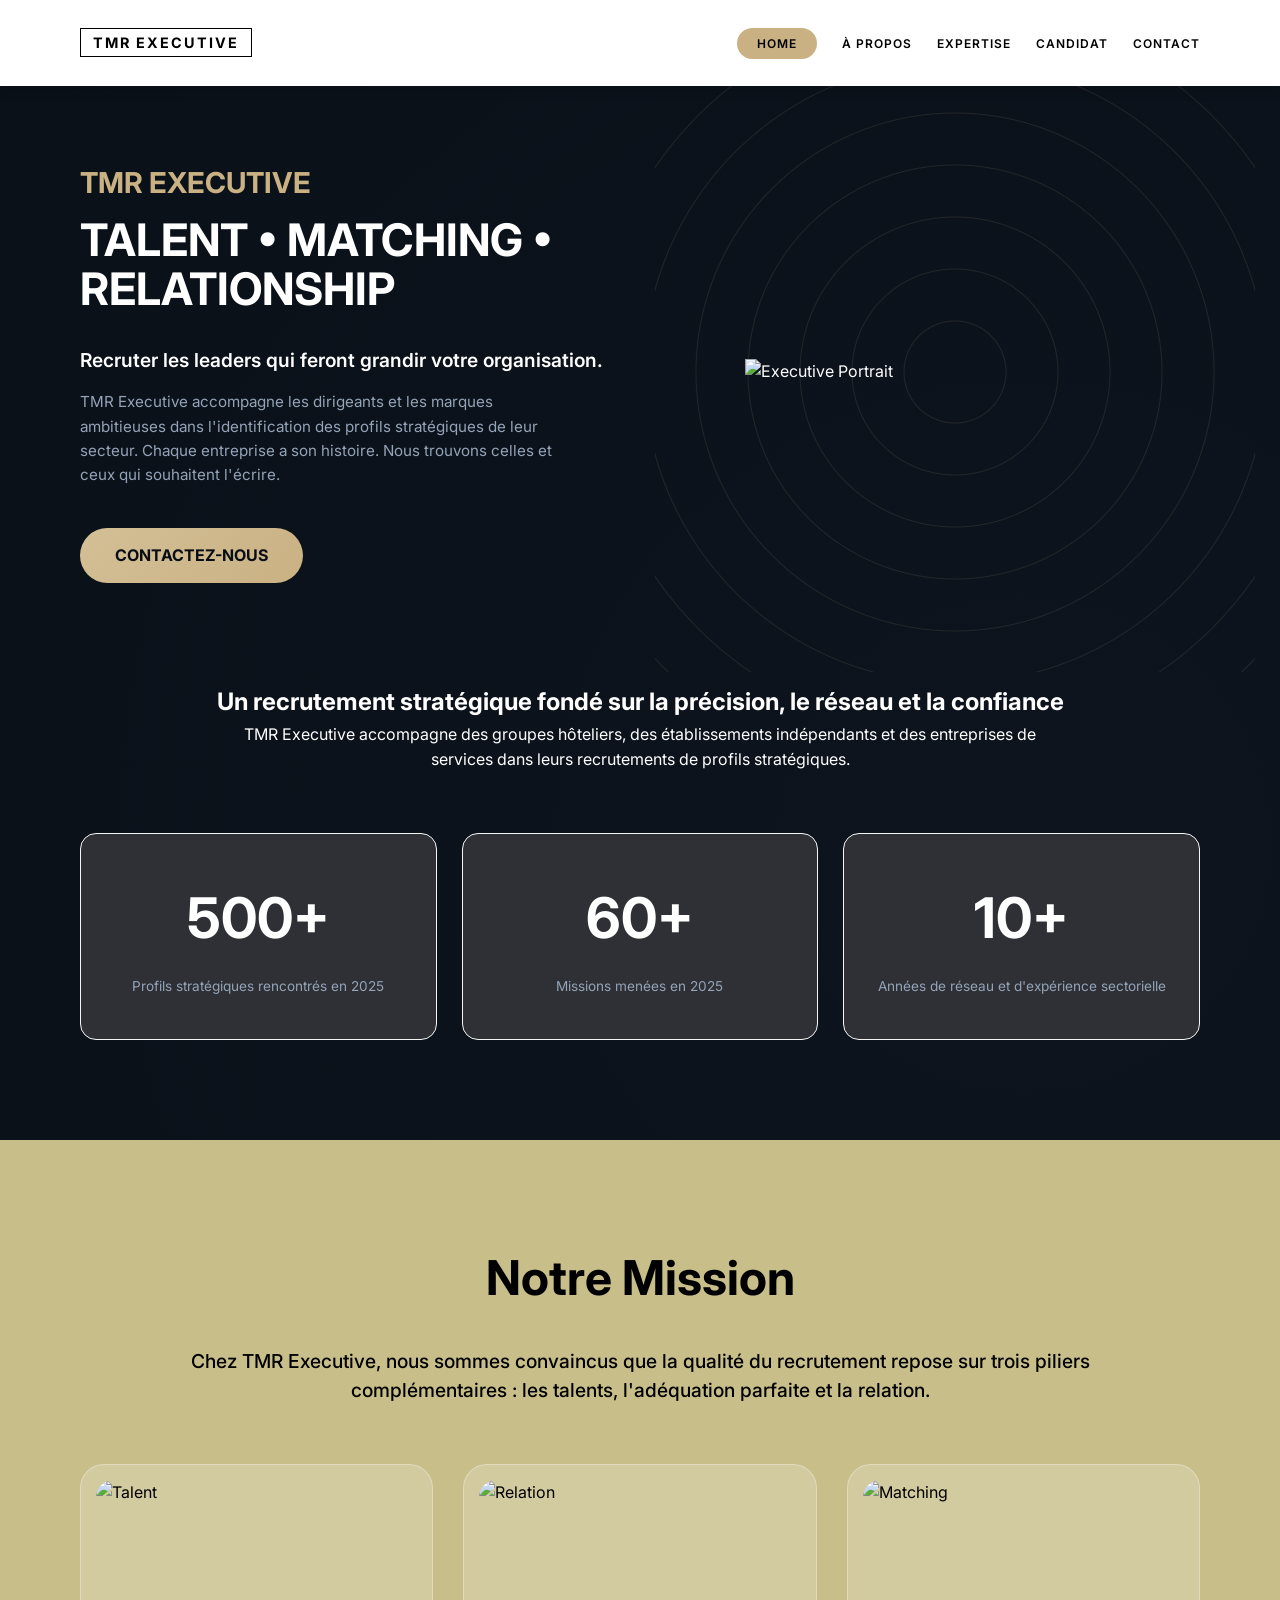
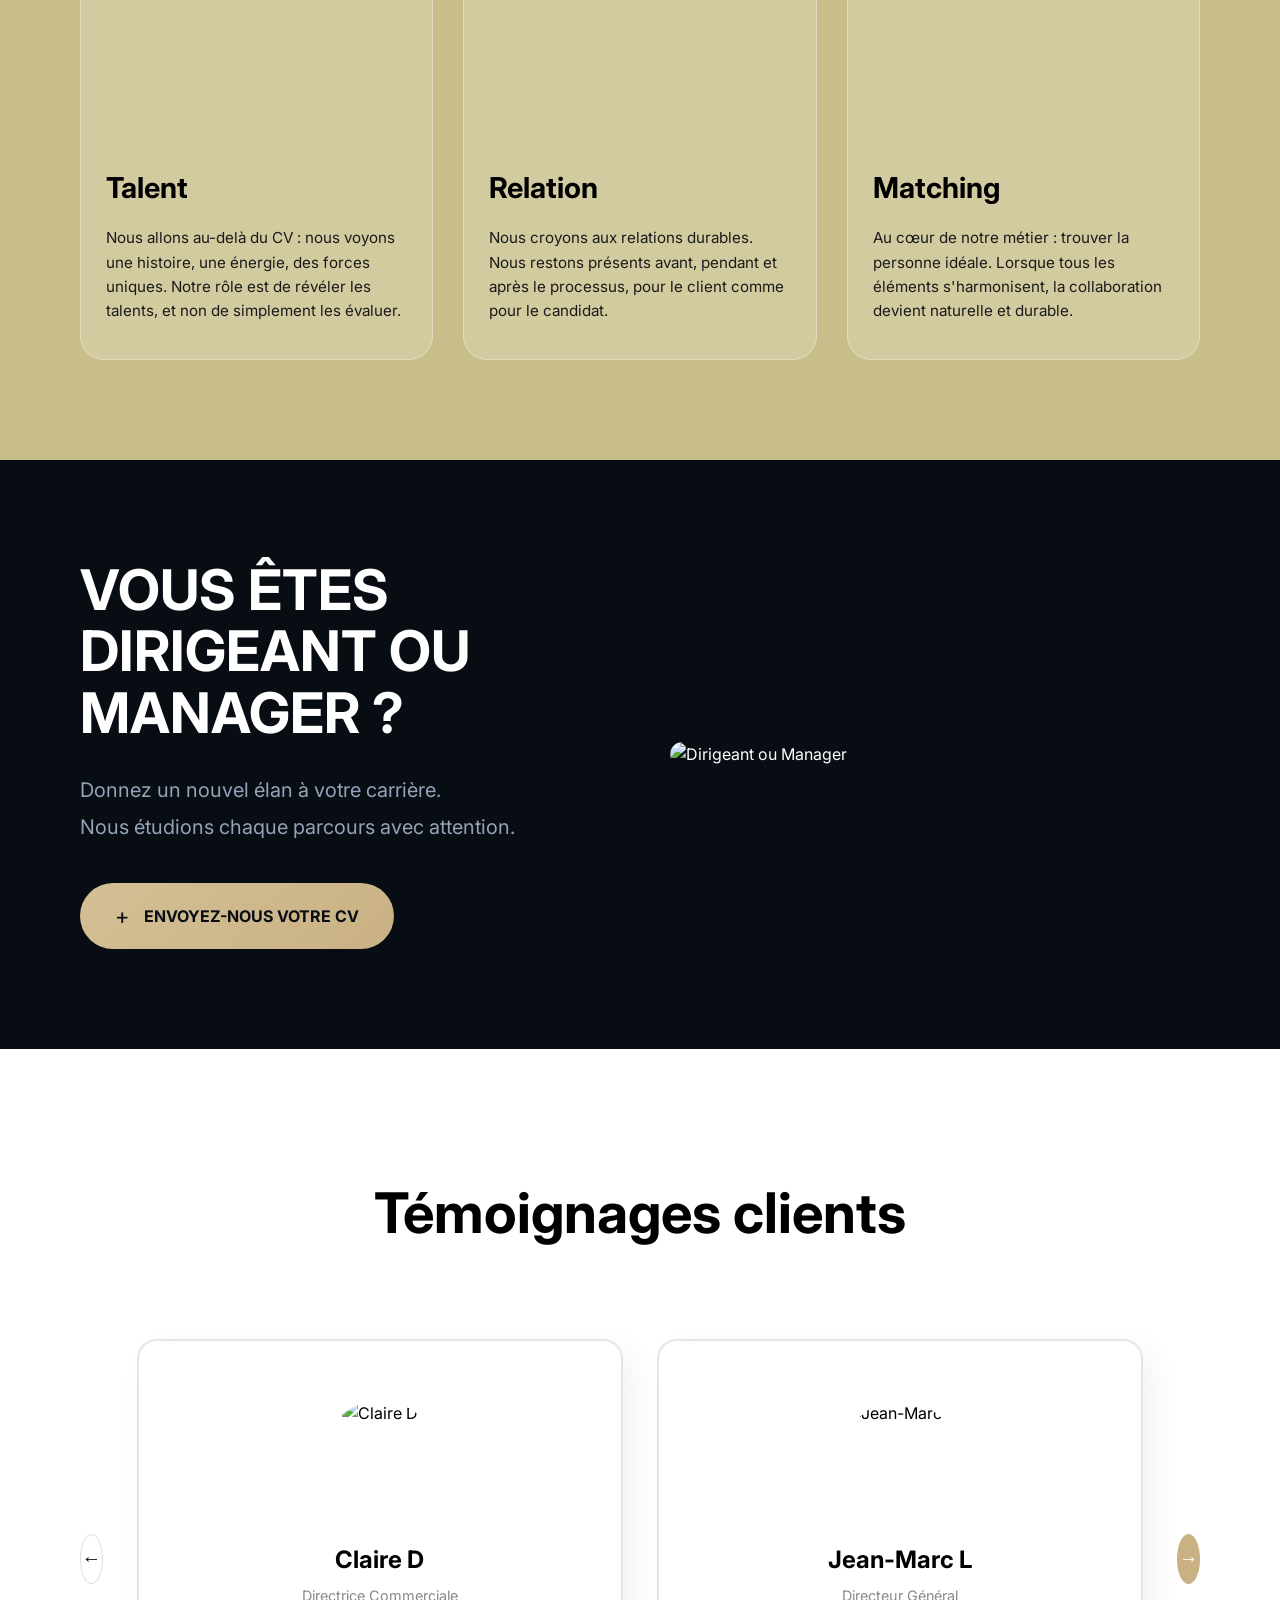
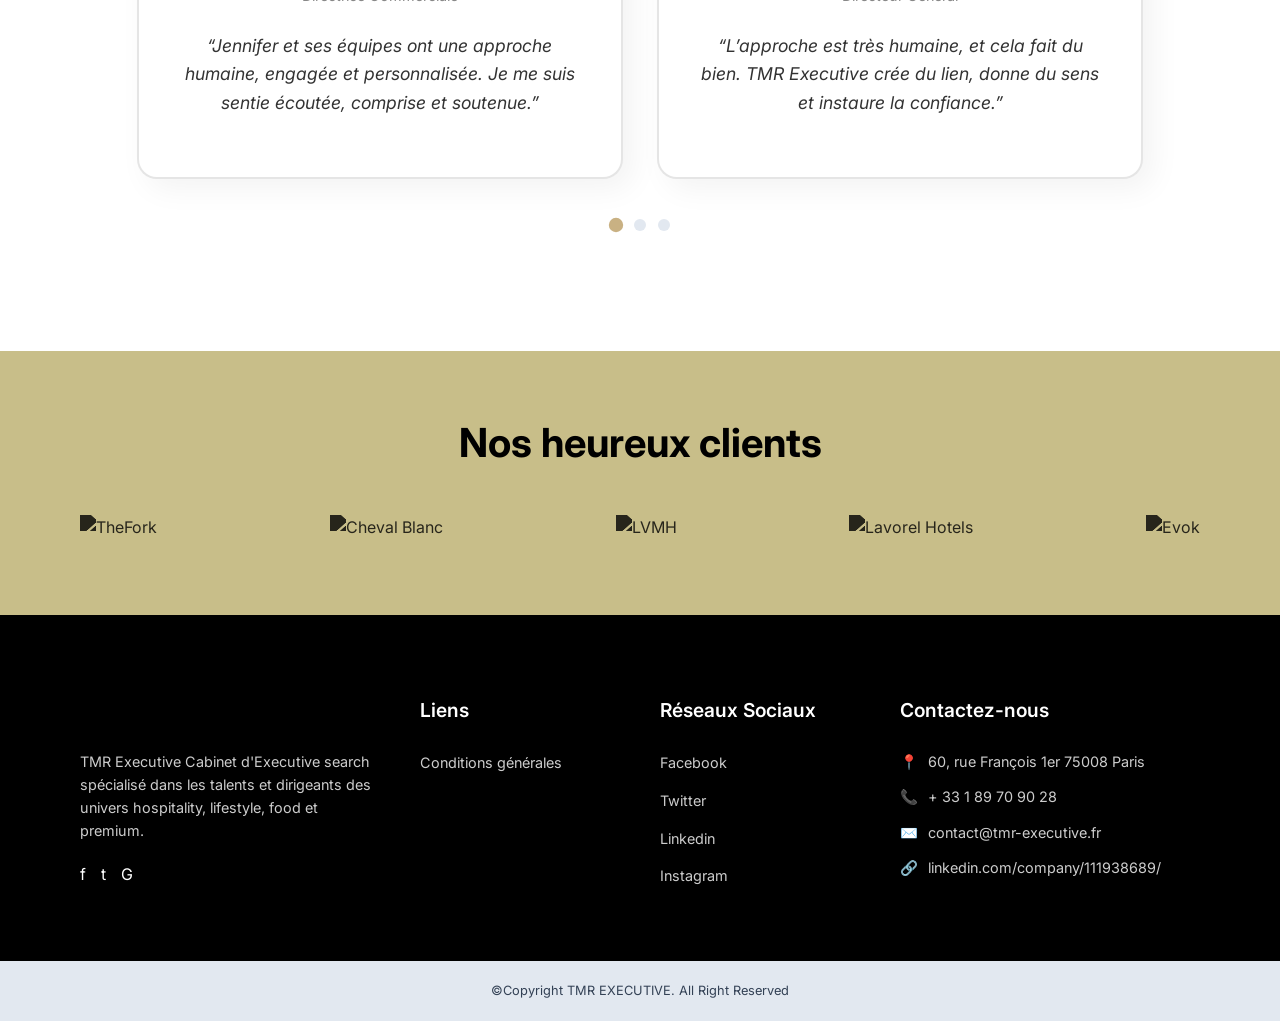
==== index.html @ 1792c7bc "update  code" ====
<!DOCTYPE html>
<html lang="fr">
<head>
    <meta charset="UTF-8">
    <meta name="viewport" content="width=device-width, initial-scale=1.0">
    <title>TMR Executive | Talent Matching Relationship</title>
    <link rel="stylesheet" href="assets/css/home.css">
    <link href="https://fonts.googleapis.com/css2?family=Inter:wght@300;400;600;700&display=swap" rel="stylesheet">
</head>
<body>

    <div class="page-wrapper">
       <header>
    <div class="container nav-container">
        <div class="logo">
            <span class="logo-text">TMR EXECUTIVE</span>
        </div>
        
        <nav id="mobileNav">
            <ul>
                <li><a href="#" class="nav-pill active">HOME</a></li>
                <li><a href="#">À PROPOS</a></li>
                <li><a href="#">EXPERTISE</a></li>
                <li><a href="#">CANDIDAT</a></li>
                <li><a href="#">CONTACT</a></li>
            </ul>
        </nav>

        <button class="menu-toggle" id="menuToggle">
            <span class="bar"></span>
            <span class="bar"></span>
            <span class="bar"></span>
        </button>
    </div>
</header>

        <main>
            <section class="hero">
                <div class="container hero-grid">
                    <div class="hero-text">
                        <h2 class="sub-brand">TMR EXECUTIVE</h2>
                        <h1 class="headline">TALENT • MATCHING • RELATIONSHIP</h1>
                        <p class="highlight-text">Recruter les leaders qui feront grandir votre organisation.</p>
                        <p class="body-text">
                            TMR Executive accompagne les dirigeants et les marques ambitieuses dans l'identification 
                            des profils stratégiques de leur secteur. Chaque entreprise a son histoire. 
                            Nous trouvons celles et ceux qui souhaitent l'écrire.
                        </p>
                        <a href="#" class="btn-cta">CONTACTEZ-NOUS</a>
                    </div>

                    <div class="hero-visual">
                        <div class="radar-circles"></div>
                        <img src="/landingPage/assets/images/BRYlB-removebg-preview.png" alt="Executive Portrait" class="hero-portrait">
                    </div>
                </div>
            </section>

            <section class="stats">
                <div class="container">
                    <div class="stats-intro">
                        <h2>Un recrutement stratégique fondé sur la précision, le réseau et la confiance</h2>
                        <p>TMR Executive accompagne des groupes hôteliers, des établissements indépendants et des entreprises de services dans leurs recrutements de profils stratégiques.</p>
                    </div>

                    <div class="stats-grid">
                        <div class="stat-card">
                            <span class="stat-number">500+</span>
                            <span class="stat-desc">Profils stratégiques rencontrés en 2025</span>
                        </div>
                        <div class="stat-card">
                            <span class="stat-number">60+</span>
                            <span class="stat-desc">Missions menées en 2025</span>
                        </div>
                        <div class="stat-card">
                            <span class="stat-number">10+</span>
                            <span class="stat-desc">Années de réseau et d'expérience sectorielle</span>
                        </div>
                    </div>
                </div>
            </section>
            <!-- mission section -->
             <section class="mission">
    <div class="container">
        <div class="mission-header">
            <h2>Notre Mission</h2>
            <p>Chez TMR Executive, nous sommes convaincus que la qualité du recrutement repose sur trois piliers complémentaires : les talents, l'adéquation parfaite et la relation.</p>
        </div>

        <div class="mission-grid">
            <div class="mission-card">
                <div class="card-image">
                    <img src="https://www.psci.com/wp-content/uploads/2026/01/Asking-Questions.png" alt="Talent">
                </div>
                <div class="card-content">
                    <h3>Talent</h3>
                    <p>Nous allons au-delà du CV : nous voyons une histoire, une énergie, des forces uniques. Notre rôle est de révéler les talents, et non de simplement les évaluer.</p>
                </div>
            </div>

            <div class="mission-card">
                <div class="card-image">
                    <img src="https://previews.123rf.com/images/lacheev/lacheev2210/lacheev221000241/192997746-two-people-make-business-deal-and-shake-hands-happy-company-agent-in-suit-and-glasses-sitting-at.jpg" alt="Relation">
                </div>
                <div class="card-content">
                    <h3>Relation</h3>
                    <p>Nous croyons aux relations durables. Nous restons présents avant, pendant et après le processus, pour le client comme pour le candidat.</p>
                </div>
            </div>

            <div class="mission-card">
                <div class="card-image">
                    <img src="https://c8.alamy.com/comp/3A27PX3/cheerful-caucasian-businesswoman-in-a-beige-blazer-gestures-hands-while-having-an-online-meeting-with-colleagues-or-client-on-a-laptop-at-a-modern-office-desk-with-documents-smiling-3A27PX3.jpg" alt="Matching">
                </div>
                <div class="card-content">
                    <h3>Matching</h3>
                    <p>Au cœur de notre métier : trouver la personne idéale. Lorsque tous les éléments s'harmonisent, la collaboration devient naturelle et durable.</p>
                </div>
            </div>
        </div>
    </div>
</section>
<!--  -->
<section class="manager-cta">
    <div class="container manager-grid">
        <div class="manager-text">
            <h2>VOUS ÊTES DIRIGEANT OU MANAGER ?</h2>
            <p class="manager-sub">Donnez un nouvel élan à votre carrière.</p>
            <p class="manager-sub">Nous étudions chaque parcours avec attention.</p>
            <a href="#" class="btn-cta secondary">
                <span class="plus-icon">+</span> ENVOYEZ-NOUS VOTRE CV
            </a>
        </div>
        <div class="manager-image">
            <img src="/landingPage/assets/images/Screenshot From 2026-03-27 16-06-33.png" alt="Dirigeant ou Manager">
        </div>
    </div>
</section>
<!-- testimonials section -->
<section class="testimonials">
    <div class="container">
        <h2 class="section-title">Témoignages clients</h2>
        
        <div class="testimonials-slider">
            <button class="nav-arrow prev">←</button>
            
            <div class="testimonials-grid">
                <div class="testimonial-card">
                    <div class="profile-pic">
                        <img src="/landingPage/assets/images/Screenshot From 2026-03-27 16-06-33.png" alt="Claire D">
                    </div>
                    <h3>Claire D</h3>
                    <p class="profile-role">Directrice Commerciale</p>
                    <p class="quote">“Jennifer et ses équipes ont une approche humaine, engagée et personnalisée. Je me suis sentie écoutée, comprise et soutenue.”</p>
                </div>
               
                <div class="testimonial-card">
                    <div class="profile-pic">
                        <img src="https://www.denverheadshotco.com/wp-content/uploads/2024/10/Denver-Headshot-Co-Large3395-scaled.jpg" alt="Jean-Marc L">
                    </div>
                    <h3>Jean-Marc L</h3>
                    <p class="profile-role">Directeur Général</p>
                    <p class="quote">“L’approche est très humaine, et cela fait du bien. TMR Executive crée du lien, donne du sens et instaure la confiance.”</p>
                </div>
            </div>

            <button class="nav-arrow next active">→</button>
        </div>

        <div class="testimonial-pagination">
            <span class="dot active"></span>
            <span class="dot"></span>
            <span class="dot"></span>
        </div>
    </div>
</section>
<!-- logo section -->
 <section class="clients-bar">
    <div class="container">
        <h2>Nos heureux clients</h2>
        <div class="logo-flex">
            <img src="thefork.png" alt="TheFork">
            <img src="cheval-blanc.png" alt="Cheval Blanc">
            <img src="lvmh.png" alt="LVMH">
            <img src="lavorel.png" alt="Lavorel Hotels">
            <img src="evok.png" alt="Evok">
        </div>
    </div>
</section>

<footer class="main-footer">
    <div class="container footer-grid">
        <div class="footer-brand">
            <div class="logo-text">TMR EXECUTIVE</div>
            <p>TMR Executive Cabinet d'Executive search spécialisé dans les talents et dirigeants des univers hospitality, lifestyle, food et premium.</p>
            <div class="social-icons-small">
                <a href="#">f</a>
                <a href="#">t</a>
                <a href="#">G</a>
            </div>
        </div>

        <div class="footer-column">
            <h3>Liens</h3>
            <ul>
                <li><a href="#">Conditions générales</a></li>
            </ul>
        </div>

        <div class="footer-column">
            <h3>Réseaux Sociaux</h3>
            <ul>
                <li><a href="#">Facebook</a></li>
                <li><a href="#">Twitter</a></li>
                <li><a href="#">Linkedin</a></li>
                <li><a href="#">Instagram</a></li>
            </ul>
        </div>

        <div class="footer-column">
            <h3>Contactez-nous</h3>
            <ul class="contact-list">
                <li><span class="icon">📍</span> 60, rue François 1er 75008 Paris</li>
                <li><span class="icon">📞</span> + 33 1 89 70 90 28</li>
                <li><span class="icon">✉️</span> contact@tmr-executive.fr</li>
                <li><span class="icon">🔗</span> linkedin.com/company/111938689/</li>
            </ul>
        </div>
    </div>
    
    <div class="copyright-bar">
        <p>©Copyright TMR EXECUTIVE. All Right Reserved</p>
    </div>
</footer>
        </main>
    </div>

</body>
</html>
---- assets/css/home.css ----
:root {
    --bg-black: #080D14; /* Updated to your Figma hex */
    --bg-glow: #0d141d;
    --gold: #c9b183;
    --text-main: #ffffff;
    --text-muted: #94a3b8;
    --card-bg: rgba(22, 27, 34, 0.4);
    --transition: all 0.3s ease;
}

* {
    margin: 0;
    padding: 0;
    box-sizing: border-box;
}

body {
    font-family: 'Inter', sans-serif;
    background-color: var(--bg-black);
    color: var(--text-main);
    line-height: 1.6;
}

/* --- THE FIGMA GRADIENT IMPLEMENTATION --- */
.page-wrapper {
    position: relative;
    min-height: 100vh;
    /* Layer 1: The Radial Glow behind the portrait */
    background: radial-gradient(circle at 80% 20%, var(--bg-glow) 0%, var(--bg-black) 70%);
}

.page-wrapper::before {
    content: "";
    position: absolute;
    inset: 0;
    /* Layer 2: Your exact Figma Linear Gradient */
    background: linear-gradient(178.7deg, rgba(8, 13, 20, 0) 28.07%, rgba(8, 13, 20, 0.0145485) 28.07%, #080D14 76.99%);
    pointer-events: none;
    z-index: 1;
}

/* Ensure content stays above the gradient overlay */
header {
    position: fixed; /* Keep it sticky as you requested */
    width: 100%;    /* Ensure it spans the full width */
    z-index: 1000;
    top: 0;
    left: 0;
    background-color: #FFFFFF;
    box-shadow: 0px 6px 10px 0px #0000001A;
    transition: all var(--transition);
}
main {
    padding-top: 100px; 
    position: relative;
    z-index: 2;
}
.container {
    max-width: 1200px;
    margin: 0 auto;
    padding: 0 40px;
}

/* --- Navigation --- */
header { padding: 30px 0; }
.nav-container { display: flex; justify-content: space-between; align-items: center; }
.logo-text {
    font-weight: 700;
    letter-spacing: 2px;
    border: 1px solid #000000; /* Black border */
    padding: 5px 12px;
    font-size: 0.9rem;
    color: #000000; /* Black text */
}
nav ul { display: flex; list-style: none; gap: 25px; align-items: center; }nav ul li a {
    text-decoration: none;
    color: #000000; /* Black text for links */
    font-size: 0.75rem;
    font-weight: 600;
    letter-spacing: 1px;
    transition: var(--transition);
}

/* Keeping the active pill visible */
.nav-pill.active {
    background-color: var(--gold);
    color: #000000; /* Black text inside the gold pill */
    padding: 8px 20px;
    border-radius: 50px;
}
/* --- Hero Section --- */
.hero { padding: 60px 0 100px; }
.hero-grid { display: grid; grid-template-columns: 1.2fr 1fr; align-items: center; gap: 40px; }
.sub-brand { color: var(--gold); font-size: 1.8rem; margin-bottom: 10px; }
.headline { font-size: 2.8rem; font-weight: 700; margin-bottom: 30px; line-height: 1.1; }
.highlight-text { font-weight: 600; font-size: 1.2rem; margin-bottom: 15px; }
.body-text { color: var(--text-muted); font-size: 0.95rem; max-width: 480px; margin-bottom: 40px; }
.btn-cta { 
    display: inline-block; 
    background: linear-gradient(135deg, #d4bf96 0%, var(--gold) 100%); 
    color: var(--bg-black); 
    padding: 15px 35px; 
    border-radius: 50px; 
    text-decoration: none; 
    font-weight: 700; 
}

/* --- Radar Circles --- */
.hero-visual { position: relative; display: flex; justify-content: center; }
.radar-circles {
    position: absolute;
    width: 600px;
    height: 600px;
    background: repeating-radial-gradient(circle, transparent, transparent 50px, rgba(201, 177, 131, 0.12) 51px, transparent 52px);
    z-index: -1;
    top: 50%;
    left: 50%;
    transform: translate(-50%, -50%);
}
.hero-portrait {
    width: 100%;
    max-width: 420px;
    display: block;
    position: relative;
    z-index: 5;

    /* This is the magic part: */
    /* It creates a transparency gradient ON the image itself */
    -webkit-mask-image: linear-gradient(to bottom, 
        black 70%,           /* Body is fully visible */
        rgba(0, 0, 0, 0.5) 85%, /* Starts to fade */
        transparent 100%     /* Completely disappears into your site background */
    );
    mask-image: linear-gradient(to bottom, 
        black 70%, 
        rgba(0, 0, 0, 0.5) 85%, 
        transparent 100%
    );
}

/* --- Stats --- */
.stats { padding-bottom: 100px; text-align: center; }
.stats-intro { max-width: 850px; margin: 0 auto 60px; }
.stats-grid { display: grid; grid-template-columns: repeat(3, 1fr); gap: 25px; }
.stat-card {
  background-color: #2e3035;
  border-radius: 16px;           /* matches the rounded corners */
  border: 1px solid whitesmoke;/* subtle border */
  padding: 40px 20px;
  text-align: center;
}
.stat-number { font-size: 3.5rem; font-weight: 700; display: block; margin-bottom: 10px; }
.stat-desc { color: var(--text-muted); font-size: 0.85rem; }

/* Mobile Responsive */
@media (max-width: 992px) {
    .hero-grid { grid-template-columns: 1fr; text-align: center; }
    .stats-grid { grid-template-columns: 1fr; }
    .radar-circles { width: 350px; height: 350px; }
}

/* --- NOTRE MISSION SECTION --- */
.mission {
    background-color: #C8BE89; /* Your exact Figma color */
    padding: 100px 0;
    color: #000000; /* Dark text for contrast */
    width: 100%;
}

.mission-header {
    text-align: center;
    max-width: 900px;
    margin: 0 auto 60px;
}

.mission-header h2 {
    font-size: 3rem;
    font-weight: 700;
    margin-bottom: 30px;
}

.mission-header p {
    font-size: 1.2rem;
    line-height: 1.5;
    font-weight: 500;
}

/* --- Card Grid --- */
.mission-grid {
    display: grid;
    grid-template-columns: repeat(3, 1fr);
    gap: 30px;
}

.mission-card {
    background: rgba(255, 255, 255, 0.2); /* Semi-transparent light overlay */
    border-radius: 24px;
    overflow: hidden;
    padding: 15px;
    border: 1px solid rgba(255, 255, 255, 0.3);
    transition: transform 0.3s ease;
}

.mission-card:hover {
    transform: translateY(-10px);
}

.card-image {
    width: 100%;
    height: 250px;
    border-radius: 18px;
    overflow: hidden;
    margin-bottom: 25px;
}

.card-image img {
    width: 100%;
    height: 100%;
    object-fit: cover;
}

.card-content {
    padding: 10px 10px 20px;
}

.card-content h3 {
    font-size: 1.8rem;
    font-weight: 700;
    margin-bottom: 15px;
}

.card-content p {
    font-size: 0.95rem;
    line-height: 1.6;
    color: #1a1a1a;
}

/* Responsive adjustments for the 3 columns */
@media (max-width: 992px) {
    .mission-grid {
        grid-template-columns: 1fr;
        max-width: 500px;
        margin: 0 auto;
    }
}
/* --- DIRIGEANT / MANAGER SECTION --- */
.manager-cta {
    background-color: var(--bg-black); /* #080D14 */
    padding: 100px 0;
    color: var(--text-main);
}

.manager-grid {
    display: grid;
    grid-template-columns: 1fr 1fr;
    align-items: center;
    gap: 60px;
}

.manager-text h2 {
    font-size: 3.5rem;
    line-height: 1.1;
    margin-bottom: 30px;
    font-weight: 700;
}

.manager-sub {
    font-size: 1.25rem;
    color: var(--text-muted);
    margin-bottom: 5px;
}

.btn-cta.secondary {
    margin-top: 40px;
    display: flex;
    align-items: center;
    gap: 15px;
    width: fit-content;
}

.plus-icon {
    font-size: 1.4rem;
    font-weight: 400;
}

.manager-image img {
    width: 100%;
    height: auto;
    border-radius: 30px; /* Rounded corners as per Figma */
    object-fit: cover;
}

/* --- TESTIMONIALS SECTION --- */
.testimonials {
    background-color: #ffffff;
    padding: 120px 0;
    color: #000000;
    text-align: center;
}
/* --- TESTIMONIAL PAGINATION --- */
.testimonial-pagination {
    display: flex;
    justify-content: center;
    gap: 12px;
    margin-top: 40px;
}

.dot {
    width: 12px;
    height: 12px;
    background-color: #e2e8f0; /* Light grey for inactive */
    border-radius: 50%;
    cursor: pointer;
    transition: all 0.3s ease;
}

.dot.active {
    background-color: var(--gold); /* Your gold color #c9b183 */
    transform: scale(1.2);
}

.dot:hover {
    background-color: var(--gold);
    opacity: 0.6;
}

/* Adjusting the slider layout for the arrows */
.testimonials-slider {
    position: relative;
    display: flex;
    align-items: center;
    justify-content: center;
    gap: 20px;
}

.nav-arrow {
    background: #ffffff;
    border: 1px solid #ddd;
    width: 45px;
    height: 45px;
    border-radius: 50%;
    cursor: pointer;
    transition: var(--transition);
}

.nav-arrow.active {
    background-color: var(--gold);
    color: white;
    border-color: var(--gold);
}
.section-title {
    font-size: 3.5rem;
    font-weight: 700;
    margin-bottom: 80px;
}

.testimonials-slider {
    position: relative;
    display: flex;
    align-items: center;
    gap: 34px;
}

.testimonials-grid {
    display: grid;
    grid-template-columns: 1fr 1fr;
    gap: 34px;
    flex-grow: 1;
}

.testimonial-card {
    background: #ffffff;
    padding: 60px 40px;
    border-radius: 20px;
    box-shadow: 10px 10px 30px rgba(0, 0, 0, 0.05); /* Soft elevation shadow */
    border: 2px solid rgba(0,0,0,0.1);
}

.profile-pic {
    width: 120px;
    height: 120px;
    border-radius: 50%;
    overflow: hidden;
    margin: 0 auto 20px;
}

.profile-pic img {
    width: 100%;
    height: 100%;
    object-fit: cover;
}

.testimonial-card h3 {
    font-size: 1.5rem;
    margin-bottom: 5px;
}

.profile-role {
    color: #888;
    font-size: 0.9rem;
    margin-bottom: 25px;
}

.quote {
    font-style: italic;
    font-size: 1.1rem;
    line-height: 1.6;
    color: #333;
}

/* Navigation Arrows */
.nav-arrow {
    width: 50px;
    height: 50px;
    border-radius: 50%;
    border: 1px solid #ddd;
    background: white;
    cursor: pointer;
    display: flex;
    align-items: center;
    justify-content: center;
    font-size: 1.2rem;
    transition: all 0.3s ease;
}

.nav-arrow.active {
    background-color: var(--gold);
    color: white;
    border-color: var(--gold);
}

/* Responsive Grid */
@media (max-width: 992px) {
    .manager-grid, .testimonials-grid {
        grid-template-columns: 1fr;
    }
}
/* --- CLIENTS BAR SECTION --- */
/* --- CLIENTS BAR --- */
.clients-bar {
    background-color: #C8BE89; /* Matches your Figma gold */
    padding: 60px 0;
    text-align: center;
    color: #000;
}

.clients-bar h2 {
    font-size: 2.5rem;
    margin-bottom: 40px;
    font-weight: 700;
}

.logo-flex {
    display: flex;
    justify-content: space-between;
    align-items: center;
    gap: 40px;
    flex-wrap: wrap;
}

.logo-flex img {
    height: 40px; /* Adjust based on your logo assets */
    filter: brightness(0); /* Makes logos solid black per design */
    opacity: 0.8;
}

/* --- MAIN FOOTER --- */
.main-footer {
    background-color: #000000;
    color: #ffffff;
    padding: 80px 0 0 0;
}

.footer-grid {
    display: grid;
    grid-template-columns: 1.5fr 1fr 1fr 1.5fr;
    gap: 40px;
    padding-bottom: 60px;
}

.footer-brand .logo-text {
    display: inline-block;
    margin-bottom: 20px;
}

.footer-brand p {
    font-size: 0.9rem;
    color: #cccccc;
    line-height: 1.6;
    margin-bottom: 20px;
}

.footer-column h3 {
    font-size: 1.2rem;
    margin-bottom: 25px;
    font-weight: 600;
}

.footer-column ul {
    list-style: none;
}

.footer-column ul li {
    margin-bottom: 12px;
}

.footer-column ul li a {
    color: #cccccc;
    text-decoration: none;
    font-size: 0.9rem;
    transition: 0.3s;
}

.footer-column ul li a:hover {
    color: #C8BE89;
}

/* Contact List Icons */
.contact-list li {
    display: flex;
    gap: 10px;
    font-size: 0.9rem;
    color: #cccccc;
    align-items: center;
}

.social-icons-small {
    display: flex;
    gap: 15px;
}

.social-icons-small a {
    color: white;
    text-decoration: none;
}

/* --- COPYRIGHT BAR --- */
.copyright-bar {
    background-color: #E2E8F0; /* Light blue-grey bar */
    color: #334155;
    text-align: center;
    padding: 20px 0;
    font-size: 0.8rem;
}

/* Responsive Footer */
@media (max-width: 992px) {
    .footer-grid {
        grid-template-columns: 1fr 1fr;
    }
}

@media (max-width: 600px) {
    .footer-grid {
        grid-template-columns: 1fr;
    }
}
/* --- MOBILE NAVIGATION SYSTEM --- */

/* Hide toggle on desktop */
.menu-toggle {
    display: none;
    flex-direction: column;
    justify-content: space-between;
    width: 30px;
    height: 21px;
    background: transparent;
    border: none;
    cursor: pointer;
    z-index: 1001;
}

.menu-toggle .bar {
    width: 100%;
    height: 3px;
    background-color: #000000; /* Matches your black text */
    border-radius: 10px;
    transition: all 0.3s ease;
}

@media (max-width: 768px) {
    .menu-toggle {
        display: flex; /* Show on phones */
    }

    nav#mobileNav {
        position: fixed;
        top: 80px; /* Sits exactly below header */
        left: 0;
        width: 100%;
        height: 0; /* Hidden by default */
        background-color: #ffffff;
        overflow: hidden;
        transition: height 0.4s cubic-bezier(0.175, 0.885, 0.32, 1.275);
        box-shadow: 0px 10px 15px rgba(0,0,0,0.05);
        z-index: 999;
    }

    nav#mobileNav.open {
        height: 300px; /* Drops down to show links */
    }

    nav#mobileNav ul {
        flex-direction: column;
        gap: 0;
        padding: 20px 0;
    }

    nav#mobileNav ul li {
        width: 100%;
        text-align: center;
    }

    nav#mobileNav ul li a {
        display: block;
        padding: 15px 0;
        font-size: 1rem;
        border-bottom: 1px solid rgba(0,0,0,0.05);
    }

    /* Animated hamburger transforms into an "X" when open */
    .menu-toggle.open .bar:nth-child(1) {
        transform: translateY(9px) rotate(45deg);
    }

    .menu-toggle.open .bar:nth-child(2) {
        opacity: 0;
    }

    .menu-toggle.open .bar:nth-child(3) {
        transform: translateY(-9px) rotate(-45deg);
    }
}
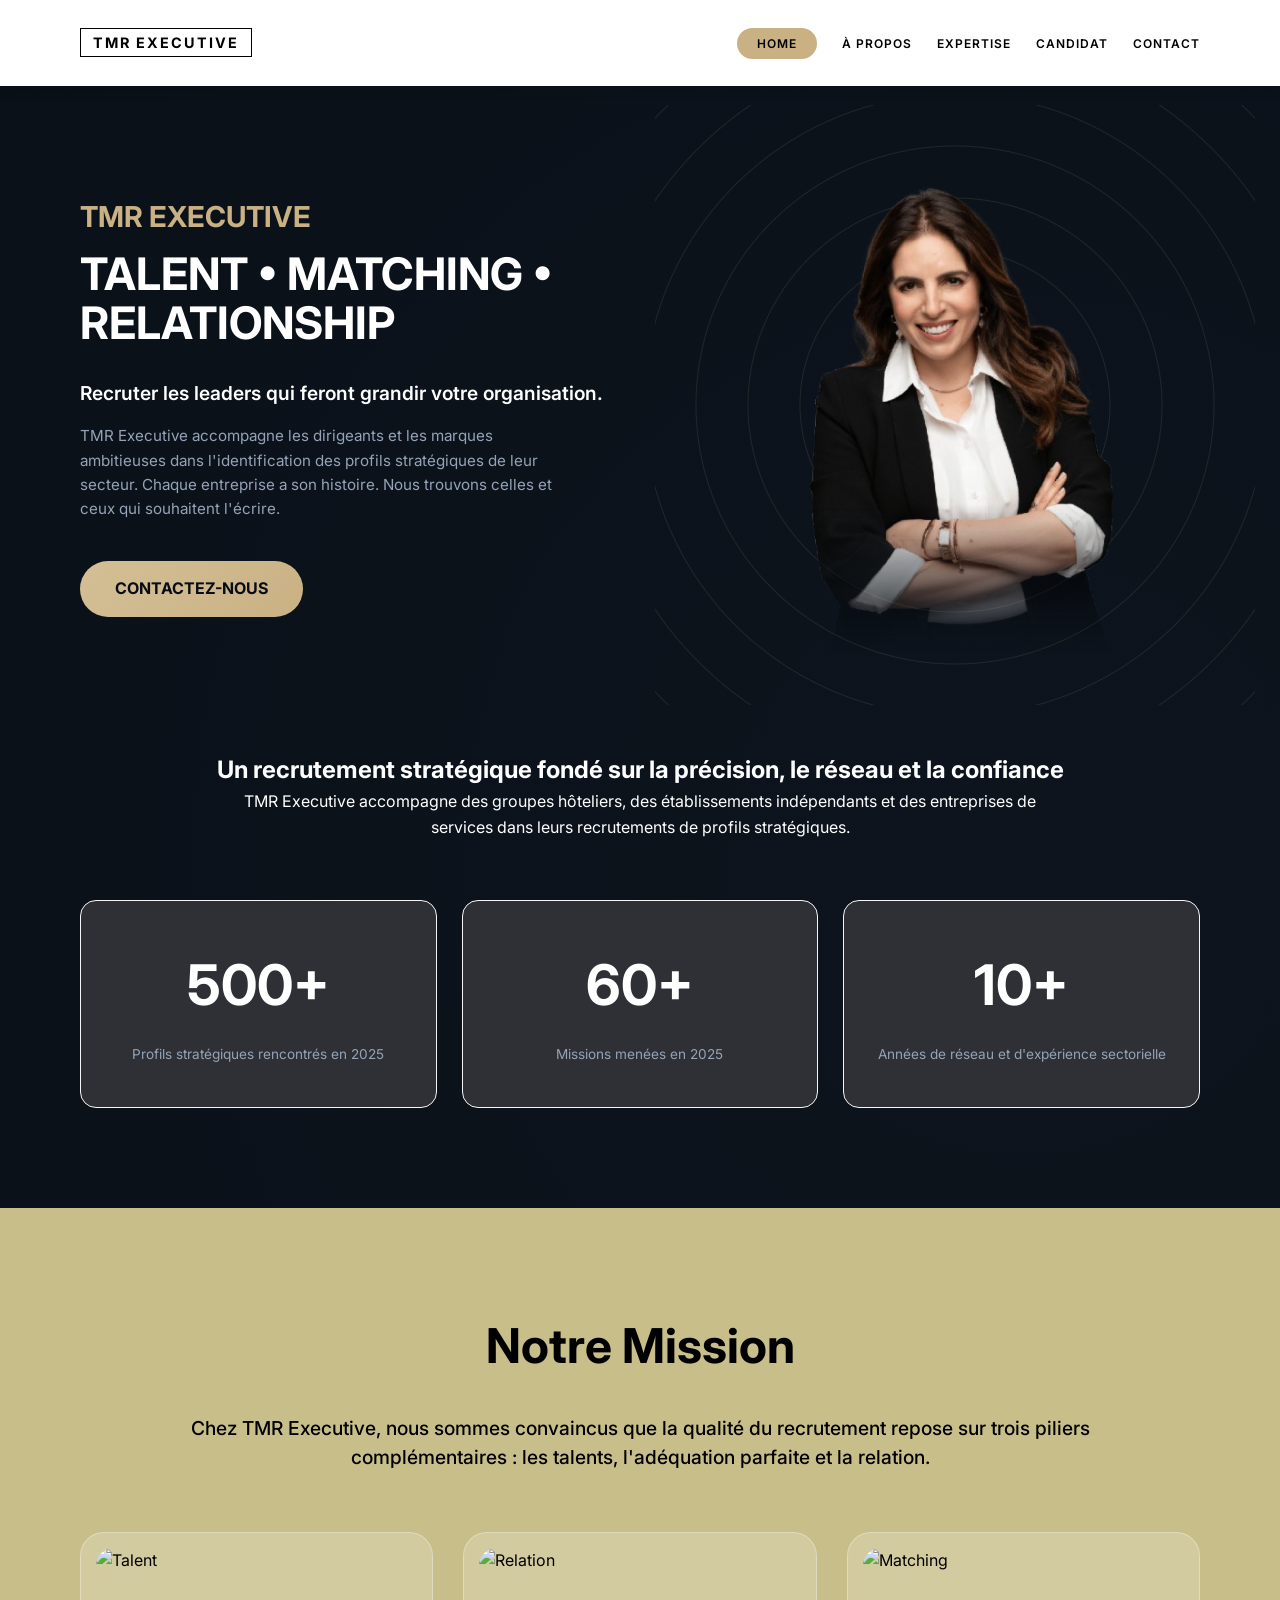
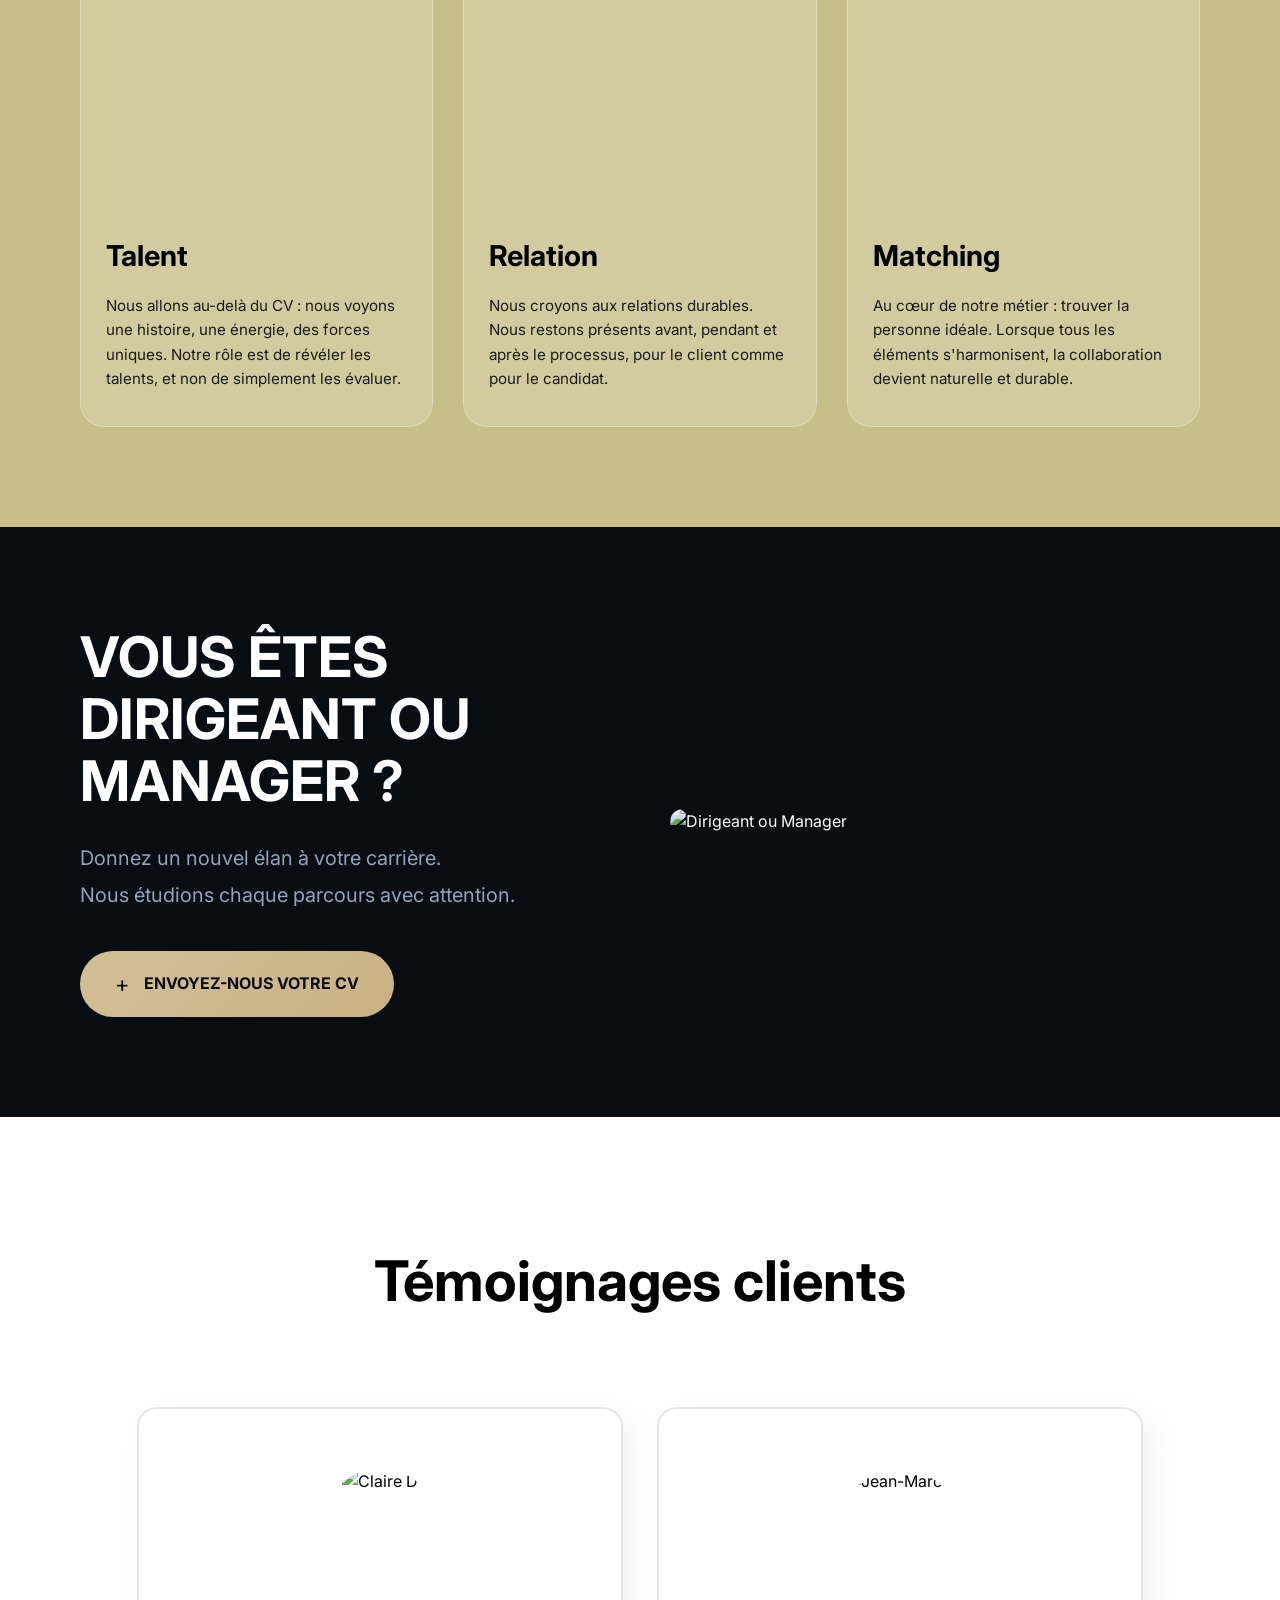
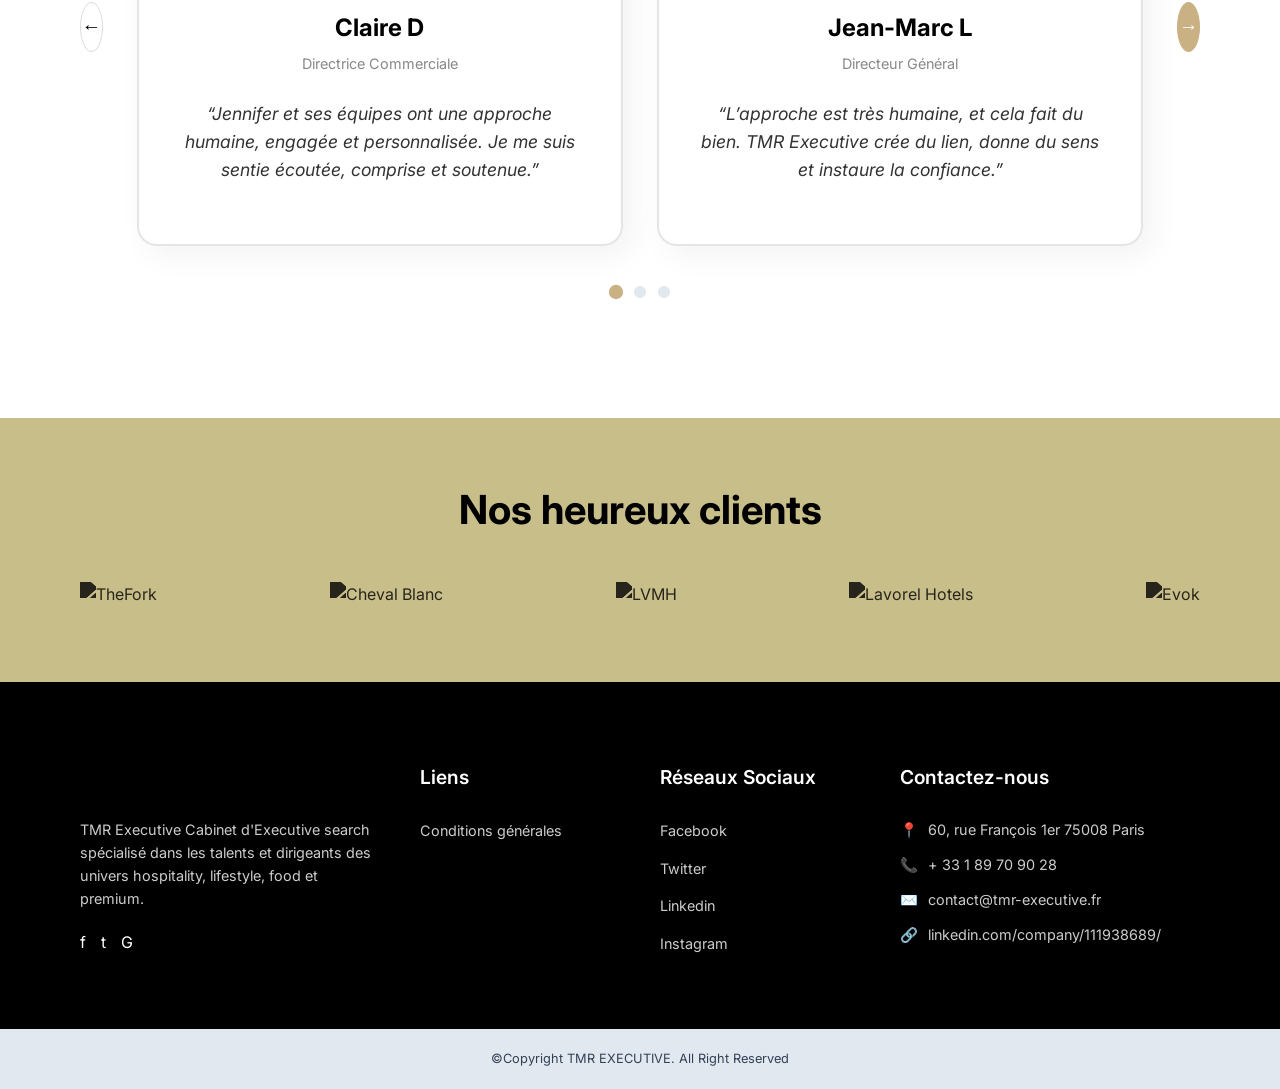
==== commit 295bfaab: "Update image source path in index.html" ====
--- a/index.html
+++ b/index.html
@@ -51,7 +51,7 @@
 
                     <div class="hero-visual">
                         <div class="radar-circles"></div>
-                        <img src="/landingPage/assets/images/BRYlB-removebg-preview.png" alt="Executive Portrait" class="hero-portrait">
+                        <img src="/assets/images/hero.png" alt="Executive Portrait" class="hero-portrait">
                     </div>
                 </div>
             </section>
@@ -132,7 +132,7 @@
             </a>
         </div>
         <div class="manager-image">
-            <img src="/landingPage/assets/images/Screenshot From 2026-03-27 16-06-33.png" alt="Dirigeant ou Manager">
+            <img src="/landingPage/assets/images/managerfamel.png" alt="Dirigeant ou Manager">
         </div>
     </div>
 </section>
@@ -147,7 +147,7 @@
             <div class="testimonials-grid">
                 <div class="testimonial-card">
                     <div class="profile-pic">
-                        <img src="/landingPage/assets/images/Screenshot From 2026-03-27 16-06-33.png" alt="Claire D">
+                        <img src="/landingPage/assets/images/managerfamel.png" alt="Claire D">
                     </div>
                     <h3>Claire D</h3>
                     <p class="profile-role">Directrice Commerciale</p>
@@ -236,4 +236,4 @@
     </div>
 
 </body>
-</html>+</html>
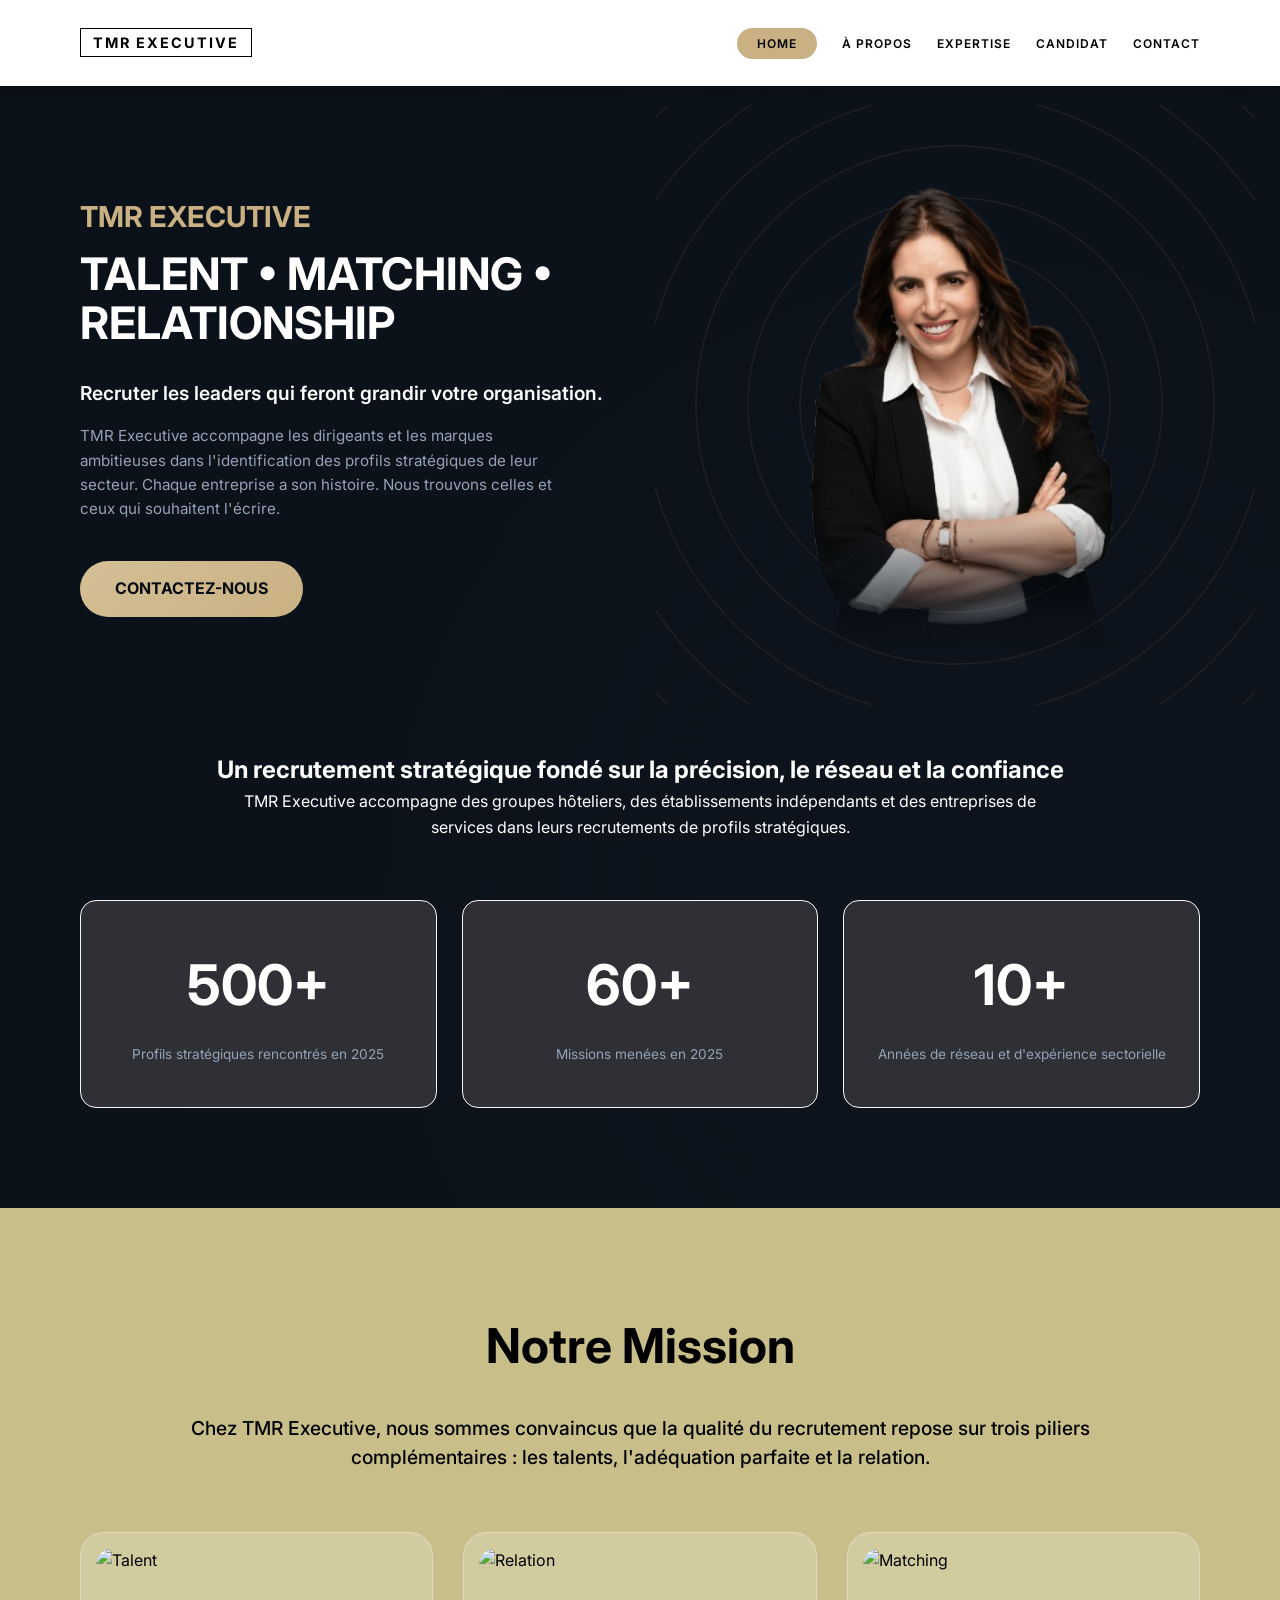
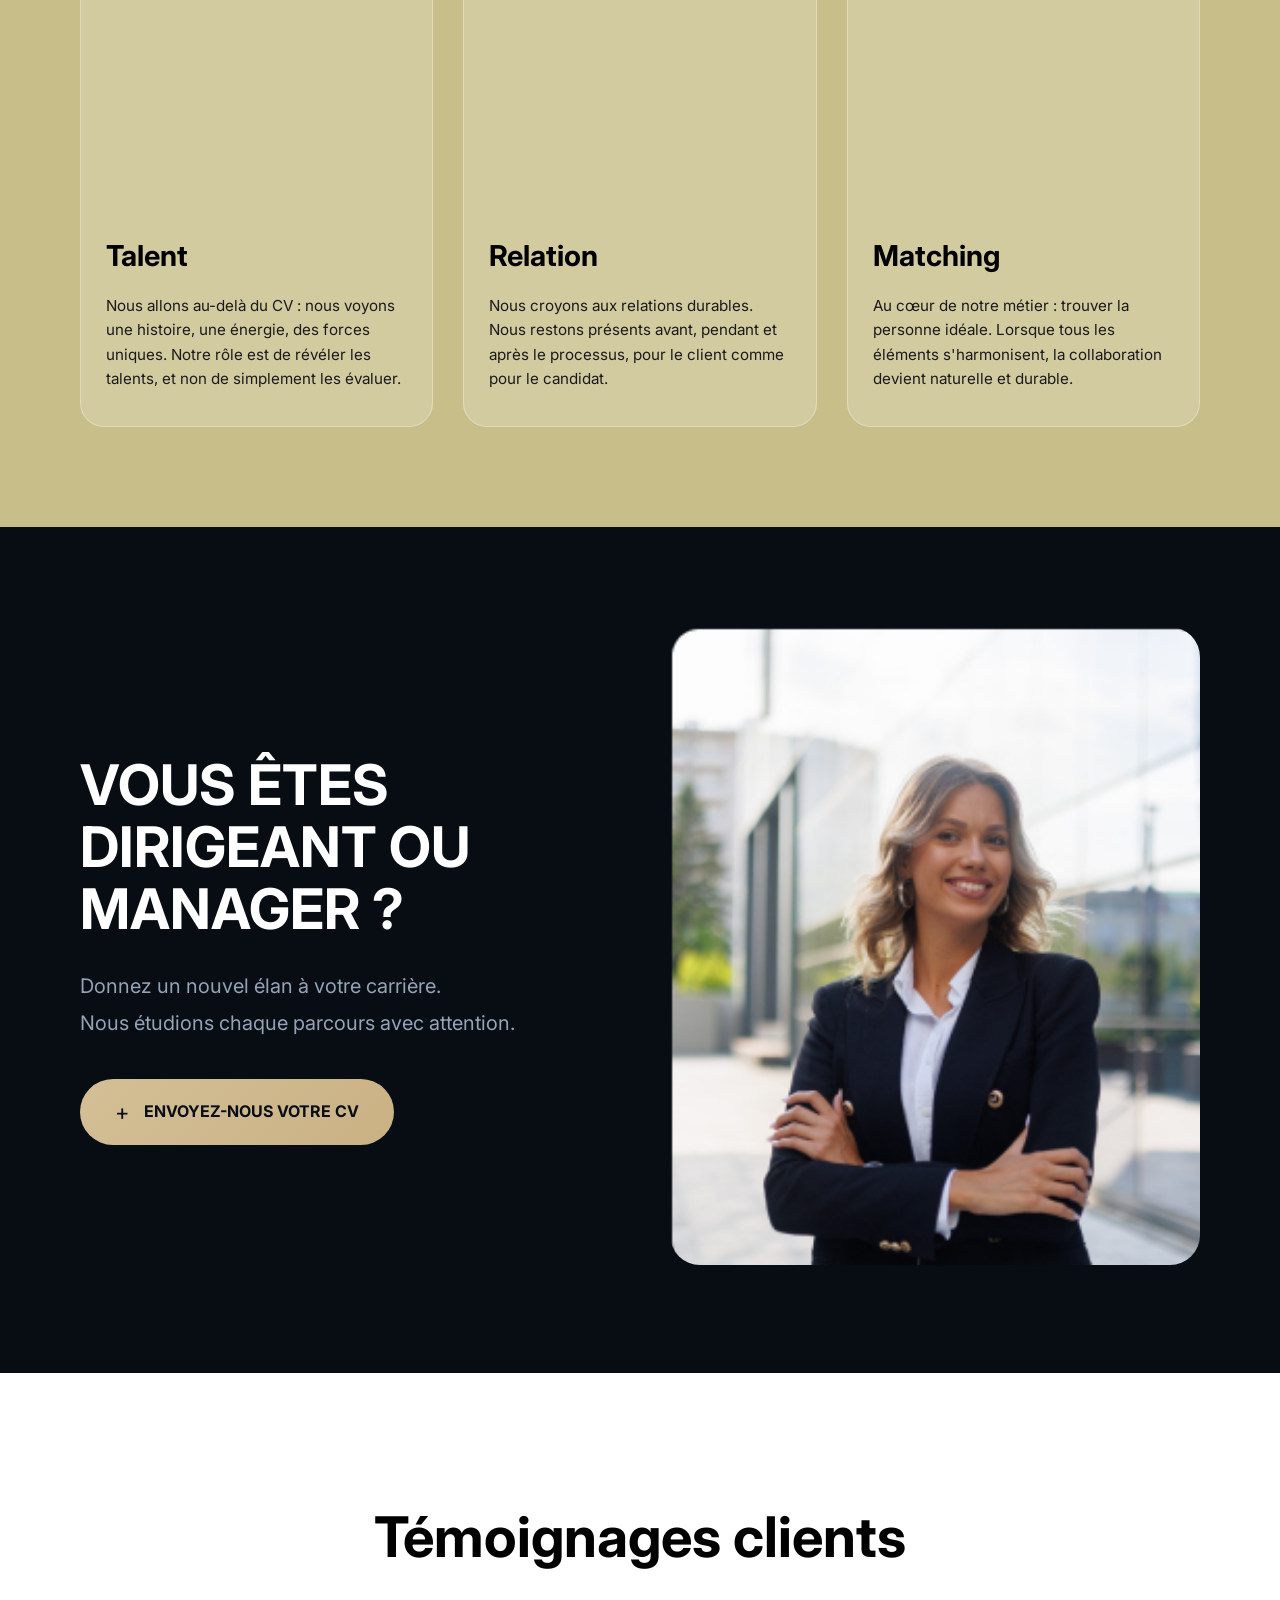
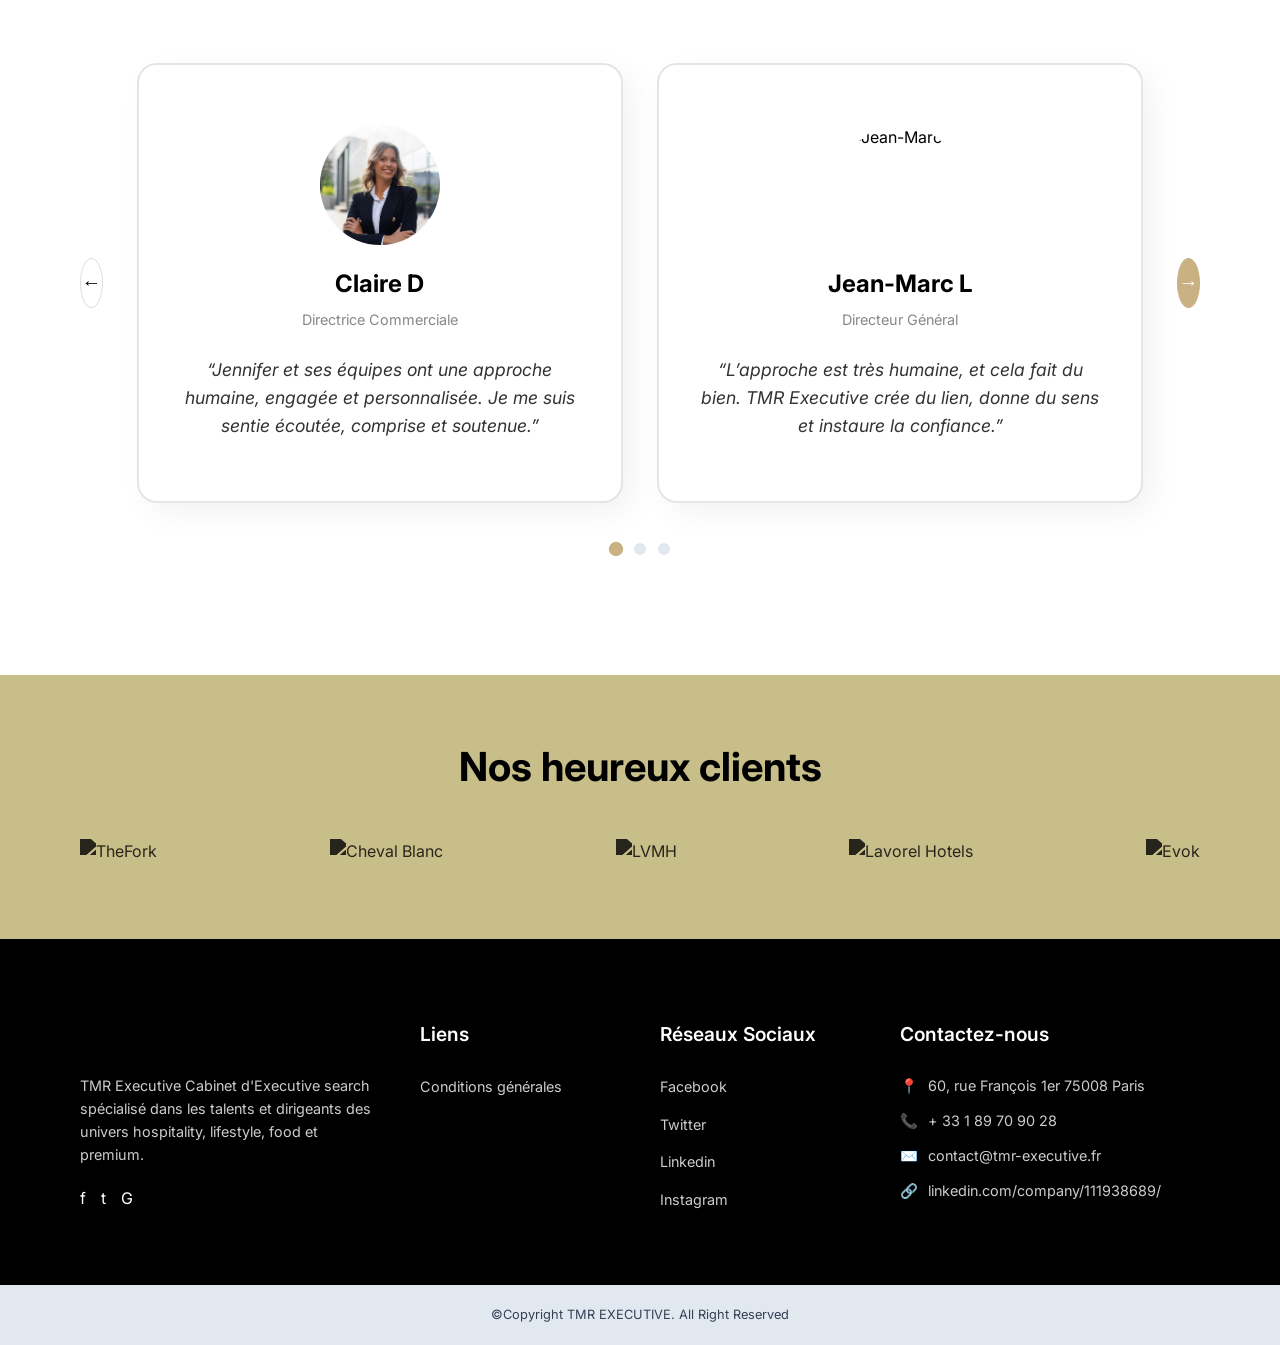
==== commit 281906aa: "Update image paths in index.html" ====
--- a/index.html
+++ b/index.html
@@ -132,7 +132,7 @@
             </a>
         </div>
         <div class="manager-image">
-            <img src="/landingPage/assets/images/managerfamel.png" alt="Dirigeant ou Manager">
+            <img src="/assets/images/managerfamel.png" alt="Dirigeant ou Manager">
         </div>
     </div>
 </section>
@@ -147,7 +147,7 @@
             <div class="testimonials-grid">
                 <div class="testimonial-card">
                     <div class="profile-pic">
-                        <img src="/landingPage/assets/images/managerfamel.png" alt="Claire D">
+                        <img src="/assets/images/managerfamel.png" alt="Claire D">
                     </div>
                     <h3>Claire D</h3>
                     <p class="profile-role">Directrice Commerciale</p>
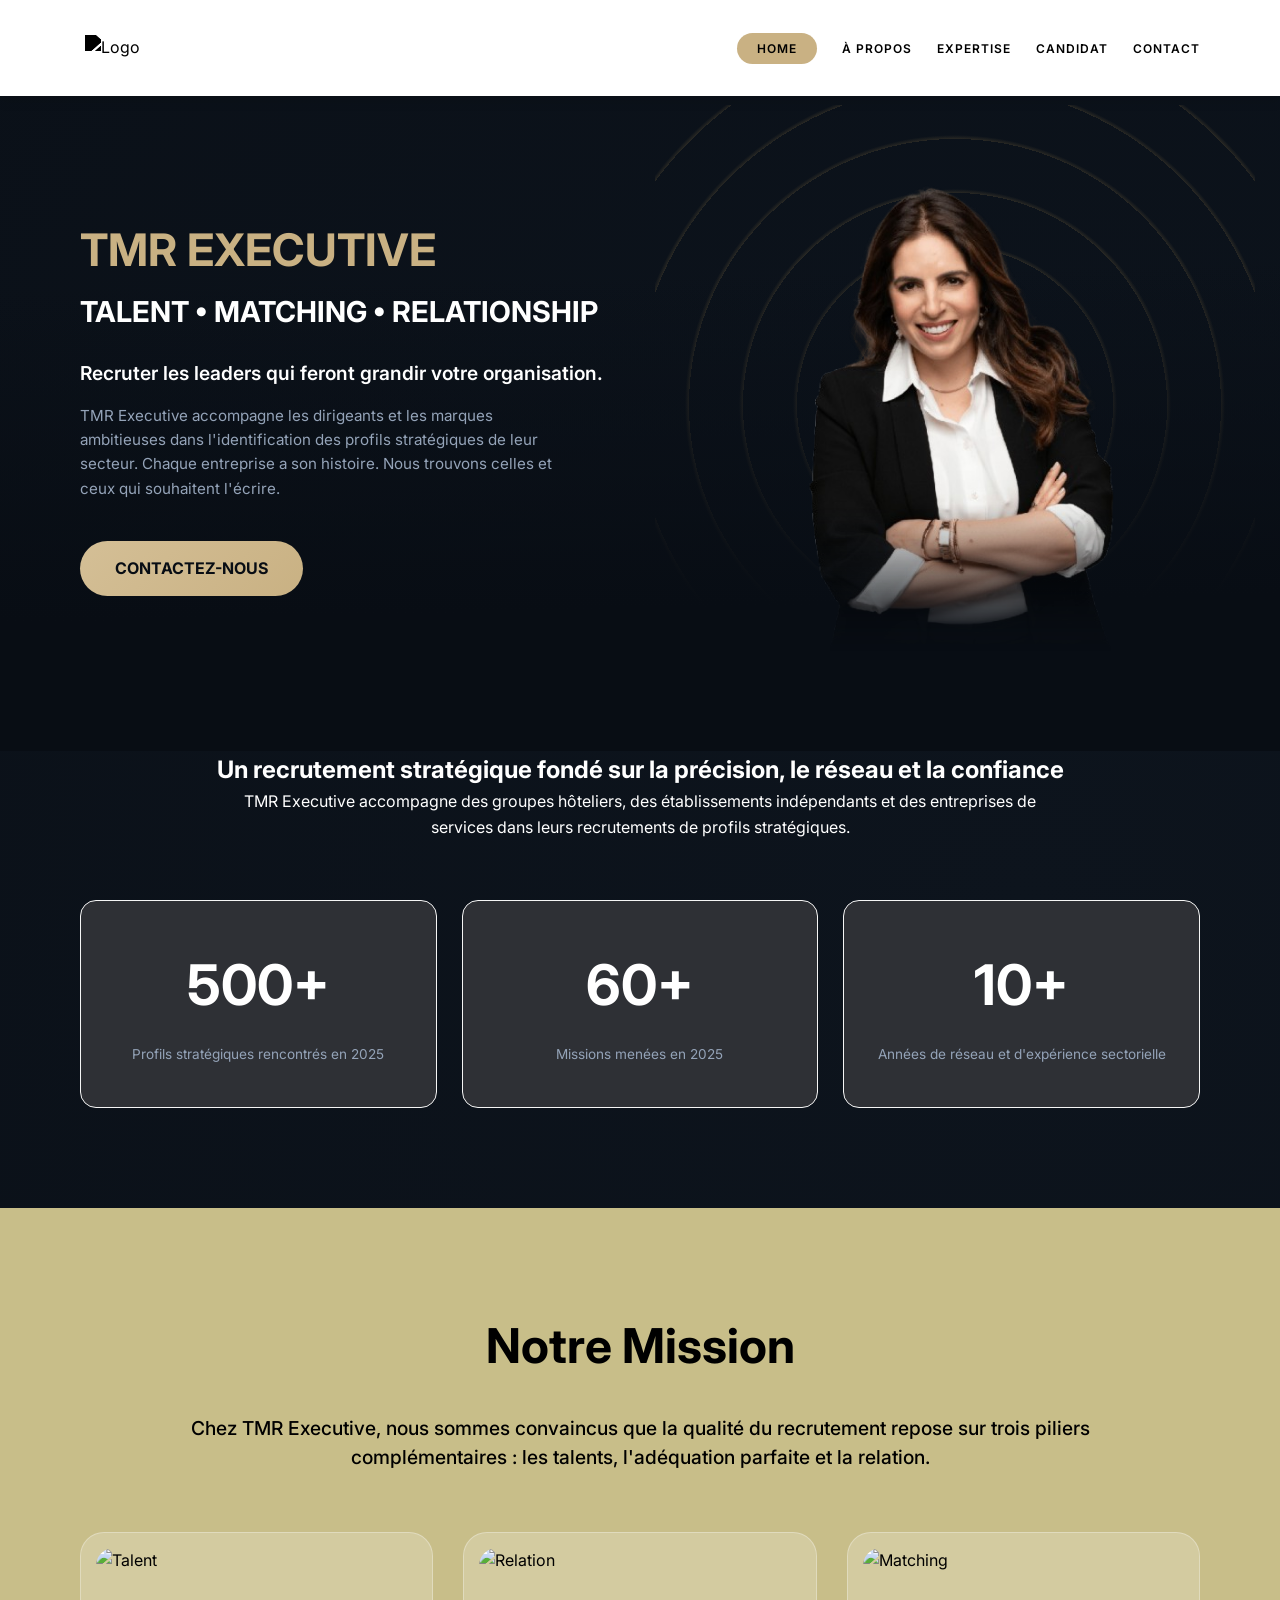
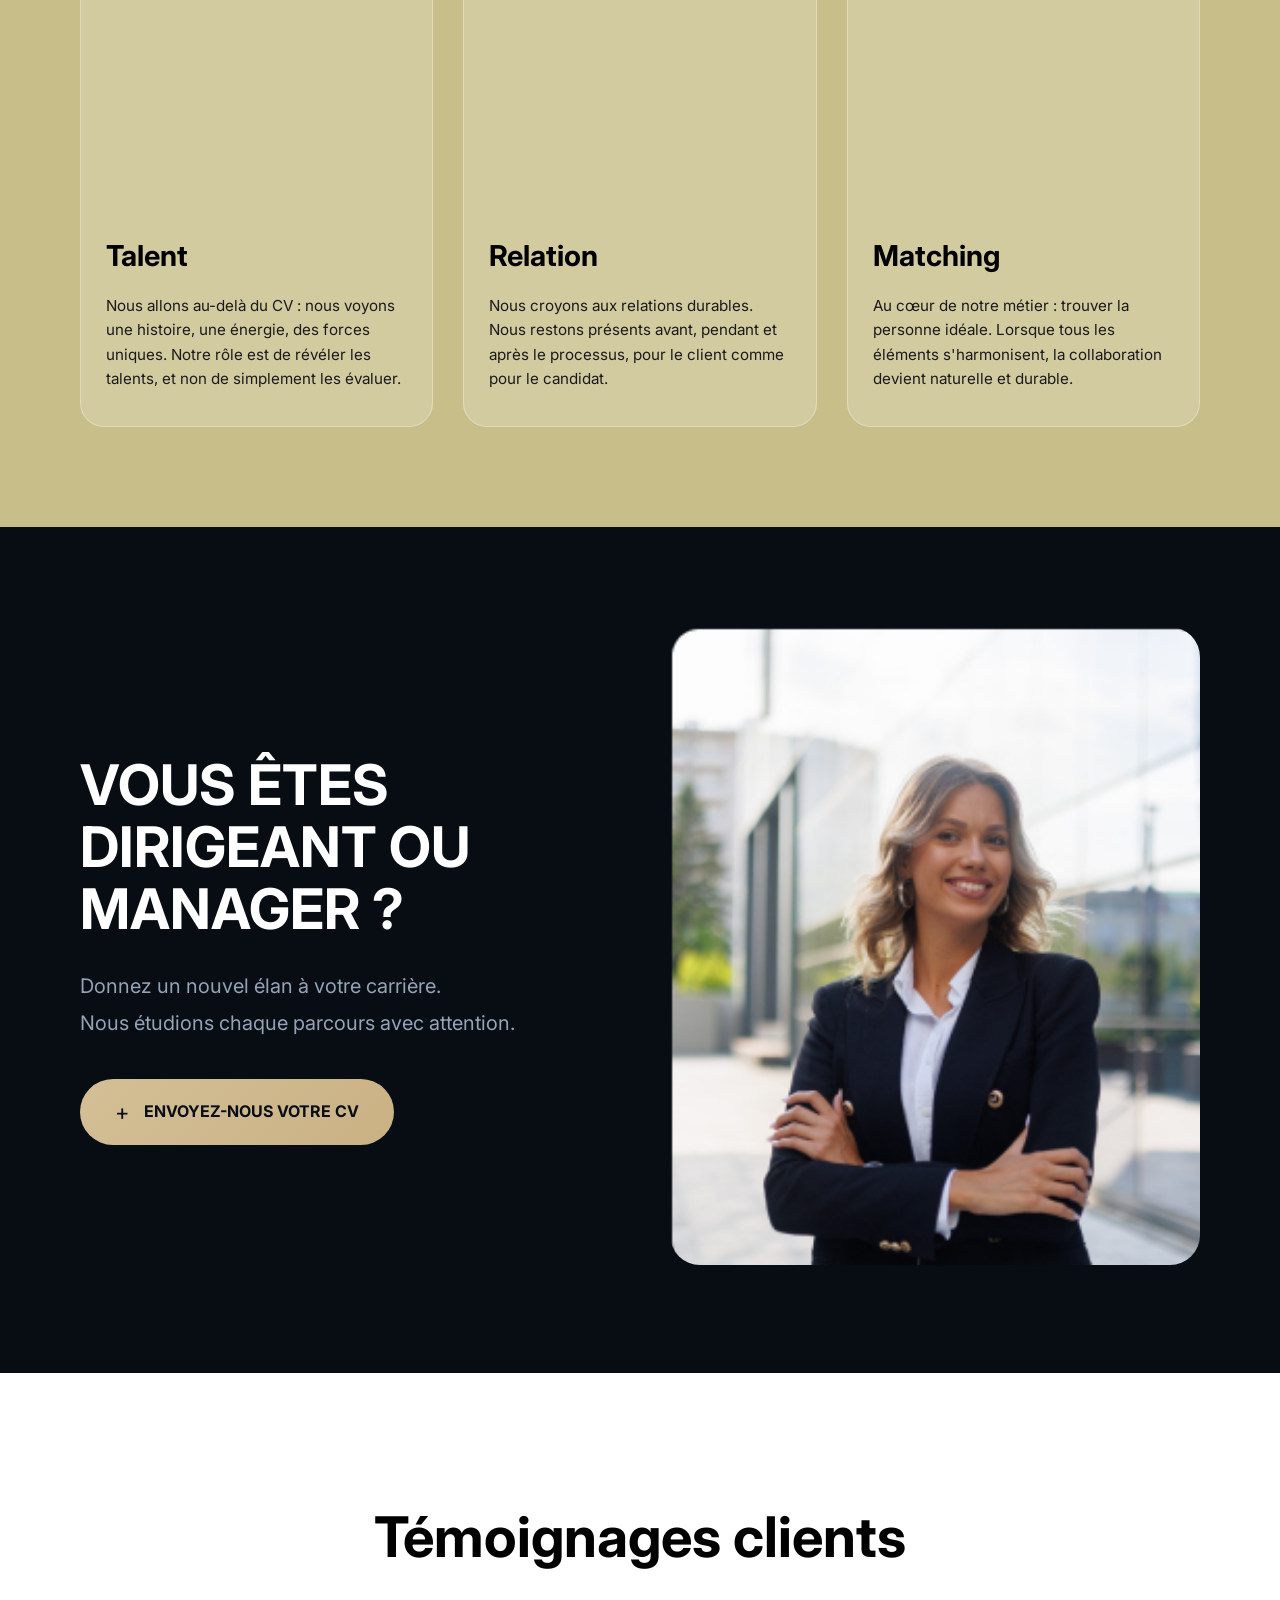
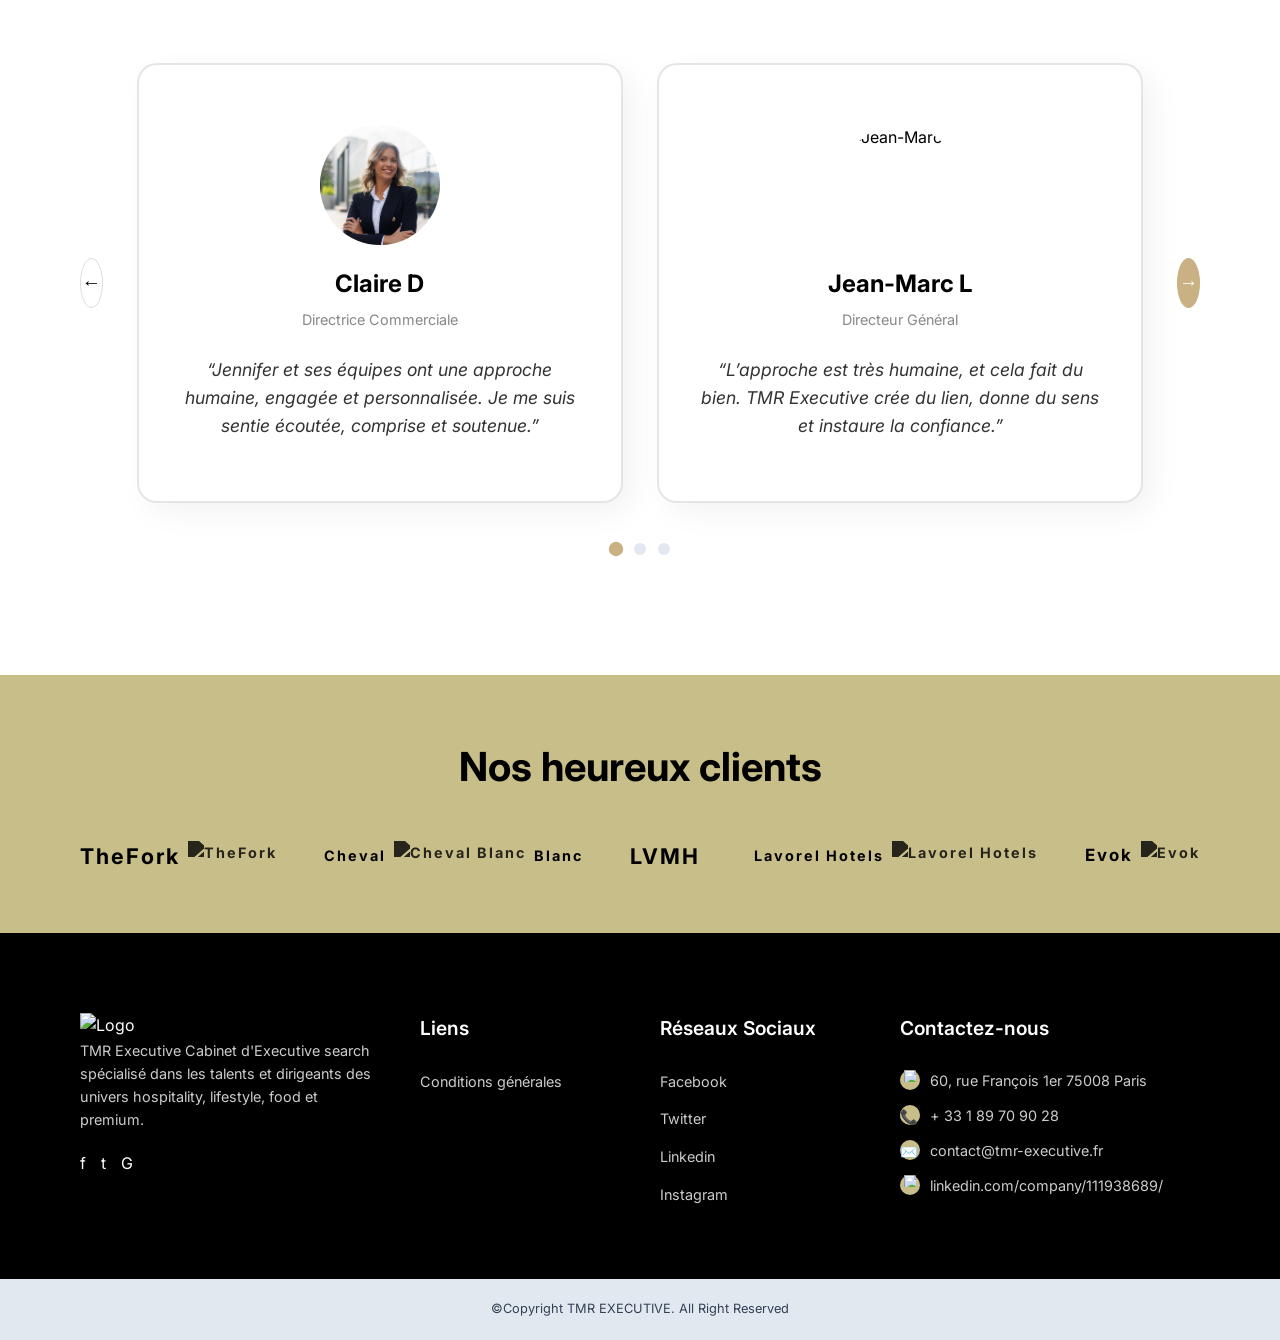
==== commit 95f4b873: "updated" ====
--- a/index.html
+++ b/index.html
@@ -5,6 +5,7 @@
     <meta name="viewport" content="width=device-width, initial-scale=1.0">
     <title>TMR Executive | Talent Matching Relationship</title>
     <link rel="stylesheet" href="assets/css/home.css">
+        <link rel="stylesheet" href="assets/css/header.css">
     <link href="https://fonts.googleapis.com/css2?family=Inter:wght@300;400;600;700&display=swap" rel="stylesheet">
 </head>
 <body>
@@ -12,14 +13,17 @@
     <div class="page-wrapper">
        <header>
     <div class="container nav-container">
+                
+        <div class="logo-container">
         <div class="logo">
-            <span class="logo-text">TMR EXECUTIVE</span>
+            <img src="https://tmr-executive.fr/wp-content/uploads/2026/03/logo-1.png" alt="Logo">
+        </div>
         </div>
         
         <nav id="mobileNav">
             <ul>
                 <li><a href="#" class="nav-pill active">HOME</a></li>
-                <li><a href="#">À PROPOS</a></li>
+                <li><a href="/about.html">À PROPOS</a></li>
                 <li><a href="#">EXPERTISE</a></li>
                 <li><a href="#">CANDIDAT</a></li>
                 <li><a href="#">CONTACT</a></li>
@@ -35,11 +39,11 @@
 </header>
 
         <main>
-            <section class="hero">
+            <section class="hero bg-image">
                 <div class="container hero-grid">
                     <div class="hero-text">
-                        <h2 class="sub-brand">TMR EXECUTIVE</h2>
-                        <h1 class="headline">TALENT • MATCHING • RELATIONSHIP</h1>
+                        <h1 class="sub-brand">TMR EXECUTIVE</h1>
+                        <h2 class="headline">TALENT • MATCHING • RELATIONSHIP</h2>
                         <p class="highlight-text">Recruter les leaders qui feront grandir votre organisation.</p>
                         <p class="body-text">
                             TMR Executive accompagne les dirigeants et les marques ambitieuses dans l'identification 
@@ -179,11 +183,11 @@
     <div class="container">
         <h2>Nos heureux clients</h2>
         <div class="logo-flex">
-            <img src="thefork.png" alt="TheFork">
-            <img src="cheval-blanc.png" alt="Cheval Blanc">
-            <img src="lvmh.png" alt="LVMH">
-            <img src="lavorel.png" alt="Lavorel Hotels">
-            <img src="evok.png" alt="Evok">
+           <div class="logo-name"><h1 class="logo-title">TheFork</h1><img src="https://tmr-executive.fr/wp-content/uploads/2026/03/Fork.png" alt="TheFork"></div> 
+           <div class="logo-name"><h4 class="logo-title">Cheval </h4><img src="https://tmr-executive.fr/wp-content/uploads/2026/03/horce.png" alt="Cheval Blanc"><h4 class="logo-title">Blanc</h4></div>
+           <div class="logo-name"><h1 class="logo-title">LVMH</h1><p class=""></p></div>
+            <div class="logo-name"><h4 class="logo-title">Lavorel Hotels</h4><img src="https://tmr-executive.fr/wp-content/uploads/2026/03/Vector.png" alt="Lavorel Hotels"></div>
+            <div class="logo-name"><h3 class="logo-title">Evok</h3><img src="https://tmr-executive.fr/wp-content/uploads/2026/03/E2-1.png" alt="Evok"></div>
         </div>
     </div>
 </section>
@@ -191,7 +195,11 @@
 <footer class="main-footer">
     <div class="container footer-grid">
         <div class="footer-brand">
-            <div class="logo-text">TMR EXECUTIVE</div>
+             <div class="logo-container-footer">
+                <div class="logo-footer">
+                    <img src="https://tmr-executive.fr/wp-content/uploads/2026/03/logo-1.png" alt="Logo">
+                </div>
+            </div>
             <p>TMR Executive Cabinet d'Executive search spécialisé dans les talents et dirigeants des univers hospitality, lifestyle, food et premium.</p>
             <div class="social-icons-small">
                 <a href="#">f</a>
@@ -220,10 +228,10 @@
         <div class="footer-column">
             <h3>Contactez-nous</h3>
             <ul class="contact-list">
-                <li><span class="icon">📍</span> 60, rue François 1er 75008 Paris</li>
+                <li><span class="icon"><img src="https://e7.pngegg.com/pngimages/198/368/png-clipart-black-map-pin-icons-logos-emojis-pins.png" alt="Location"></span> 60, rue François 1er 75008 Paris</li>
                 <li><span class="icon">📞</span> + 33 1 89 70 90 28</li>
                 <li><span class="icon">✉️</span> contact@tmr-executive.fr</li>
-                <li><span class="icon">🔗</span> linkedin.com/company/111938689/</li>
+                <li><span class="icon"><img src="https://www.citypng.com/photo/12424/hd-black-square-outline-linkedin-in-icon-symbol-png" alt="Linkedin"></span> linkedin.com/company/111938689/</li>
             </ul>
         </div>
     </div>
--- a/assets/css/home.css
+++ b/assets/css/home.css
@@ -40,16 +40,7 @@
 }
 
 /* Ensure content stays above the gradient overlay */
-header {
-    position: fixed; /* Keep it sticky as you requested */
-    width: 100%;    /* Ensure it spans the full width */
-    z-index: 1000;
-    top: 0;
-    left: 0;
-    background-color: #FFFFFF;
-    box-shadow: 0px 6px 10px 0px #0000001A;
-    transition: all var(--transition);
-}
+
 main {
     padding-top: 100px; 
     position: relative;
@@ -61,38 +52,16 @@
     padding: 0 40px;
 }
 
-/* --- Navigation --- */
-header { padding: 30px 0; }
-.nav-container { display: flex; justify-content: space-between; align-items: center; }
-.logo-text {
-    font-weight: 700;
-    letter-spacing: 2px;
-    border: 1px solid #000000; /* Black border */
-    padding: 5px 12px;
-    font-size: 0.9rem;
-    color: #000000; /* Black text */
-}
-nav ul { display: flex; list-style: none; gap: 25px; align-items: center; }nav ul li a {
-    text-decoration: none;
-    color: #000000; /* Black text for links */
-    font-size: 0.75rem;
-    font-weight: 600;
-    letter-spacing: 1px;
-    transition: var(--transition);
-}
-
-/* Keeping the active pill visible */
-.nav-pill.active {
-    background-color: var(--gold);
-    color: #000000; /* Black text inside the gold pill */
-    padding: 8px 20px;
-    border-radius: 50px;
-}
+
 /* --- Hero Section --- */
-.hero { padding: 60px 0 100px; }
+.hero { padding: 60px 0 100px;
+ background: linear-gradient(178.7deg, rgba(8, 13, 20, 0) 28.07%, rgba(8, 13, 20, 0.0145485) 28.07%, #080D14 76.99%),
+ url("https://tmr-executive.fr/wp-content/uploads/2026/03/fde99f830664f4da531a6b3d818dbfa23638f48f-1.png");
+
+  background-size: cover; }
 .hero-grid { display: grid; grid-template-columns: 1.2fr 1fr; align-items: center; gap: 40px; }
-.sub-brand { color: var(--gold); font-size: 1.8rem; margin-bottom: 10px; }
-.headline { font-size: 2.8rem; font-weight: 700; margin-bottom: 30px; line-height: 1.1; }
+.sub-brand { color: var(--gold); font-size: 2.8rem; margin-bottom: 10px; }
+.headline { font-size: 1.8rem; font-weight: 700; margin-bottom: 30px; line-height: 1.1; }
 .highlight-text { font-weight: 600; font-size: 1.2rem; margin-bottom: 15px; }
 .body-text { color: var(--text-muted); font-size: 0.95rem; max-width: 480px; margin-bottom: 40px; }
 .btn-cta { 
@@ -111,7 +80,7 @@
     position: absolute;
     width: 600px;
     height: 600px;
-    background: repeating-radial-gradient(circle, transparent, transparent 50px, rgba(201, 177, 131, 0.12) 51px, transparent 52px);
+    background: repeating-radial-gradient(circle, transparent, transparent 50px, #f8c5661f 41px, transparent 54px);
     z-index: -1;
     top: 50%;
     left: 50%;
@@ -127,7 +96,7 @@
     /* This is the magic part: */
     /* It creates a transparency gradient ON the image itself */
     -webkit-mask-image: linear-gradient(to bottom, 
-        black 70%,           /* Body is fully visible */
+        black 90%,           /* Body is fully visible */
         rgba(0, 0, 0, 0.5) 85%, /* Starts to fade */
         transparent 100%     /* Completely disappears into your site background */
     );
--- a/assets/css/header.css
+++ b/assets/css/header.css
@@ -0,0 +1,90 @@
+/* --- Navigation --- */
+header {
+    position: fixed; /* Keep it sticky as you requested */
+    width: 100%;    /* Ensure it spans the full width */
+    z-index: 1000;
+    top: 0;
+    left: 0;
+    background-color: #FFFFFF;
+    box-shadow: 0px 6px 10px 0px #0000001A;
+    transition: all var(--transition);
+}
+header { padding: 30px 0; }
+.nav-container { display: flex; justify-content: space-between; align-items: center; }
+.logo-text {
+    font-weight: 700;
+    letter-spacing: 2px;
+    border: 1px solid #000000; /* Black border */
+    padding: 5px 12px;
+    font-size: 0.9rem;
+    color: #000000; /* Black text */
+}
+nav ul { display: flex; list-style: none; gap: 25px; align-items: center; }nav ul li a {
+    text-decoration: none;
+    color: #000000; /* Black text for links */
+    font-size: 0.75rem;
+    font-weight: 600;
+    letter-spacing: 1px;
+    transition: var(--transition);
+}
+
+/* Keeping the active pill visible */
+.nav-pill.active {
+    background-color: var(--gold);
+    color: #000000; /* Black text inside the gold pill */
+    padding: 8px 20px;
+    border-radius: 50px;
+}
+.logo {
+  width: 255px;
+}
+
+/* Make logo black + add border */
+.logo img {
+  width: 100%;
+  height: auto;
+  display: block;
+
+  /* Convert to black */
+  filter: brightness(0);
+
+ 
+  padding: 5px; /* optional spacing inside border */
+}
+.logo-name {
+  display: flex;              /* FIX: inline layout */
+  align-items: center;        /* vertical align */
+  gap: 8px;
+
+  font-weight: 700;
+  font-size: 0.9rem;
+  letter-spacing: 2px;
+  color: #000;
+}
+
+/* TEXT */
+.logo-title {
+  margin: 0;
+}
+
+/* IMAGE SIZE */
+.logo-name img,
+.logo-row img {
+  height: 30px;
+  width: auto;
+}
+.icon {
+  width: 20px;
+  height: 20px;
+  border-radius: 100%;
+  background-color: #C8BE89;
+  align-items: center;
+  justify-items: center;
+}
+.icon img {
+  width: 12px;
+  height: 12px;
+  display: block;
+  margin: auto;
+  justify-items: center;
+}
